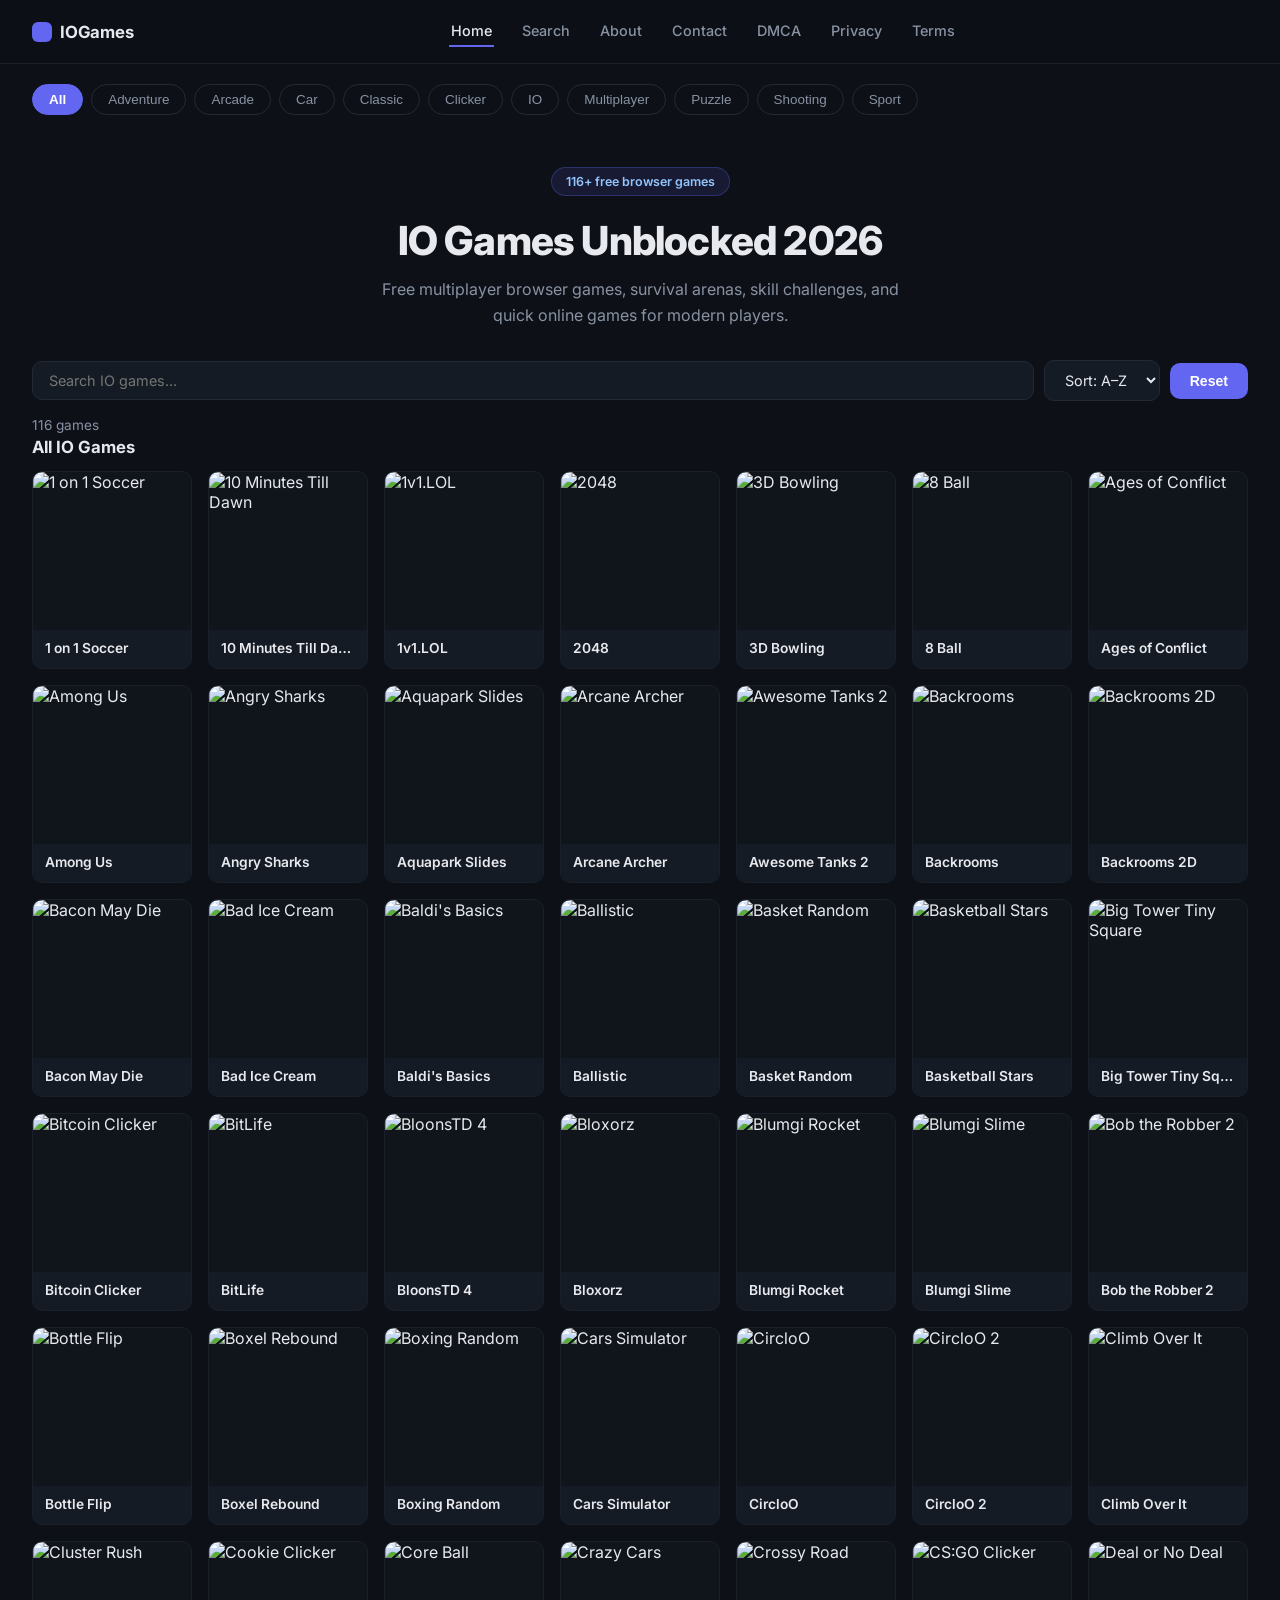
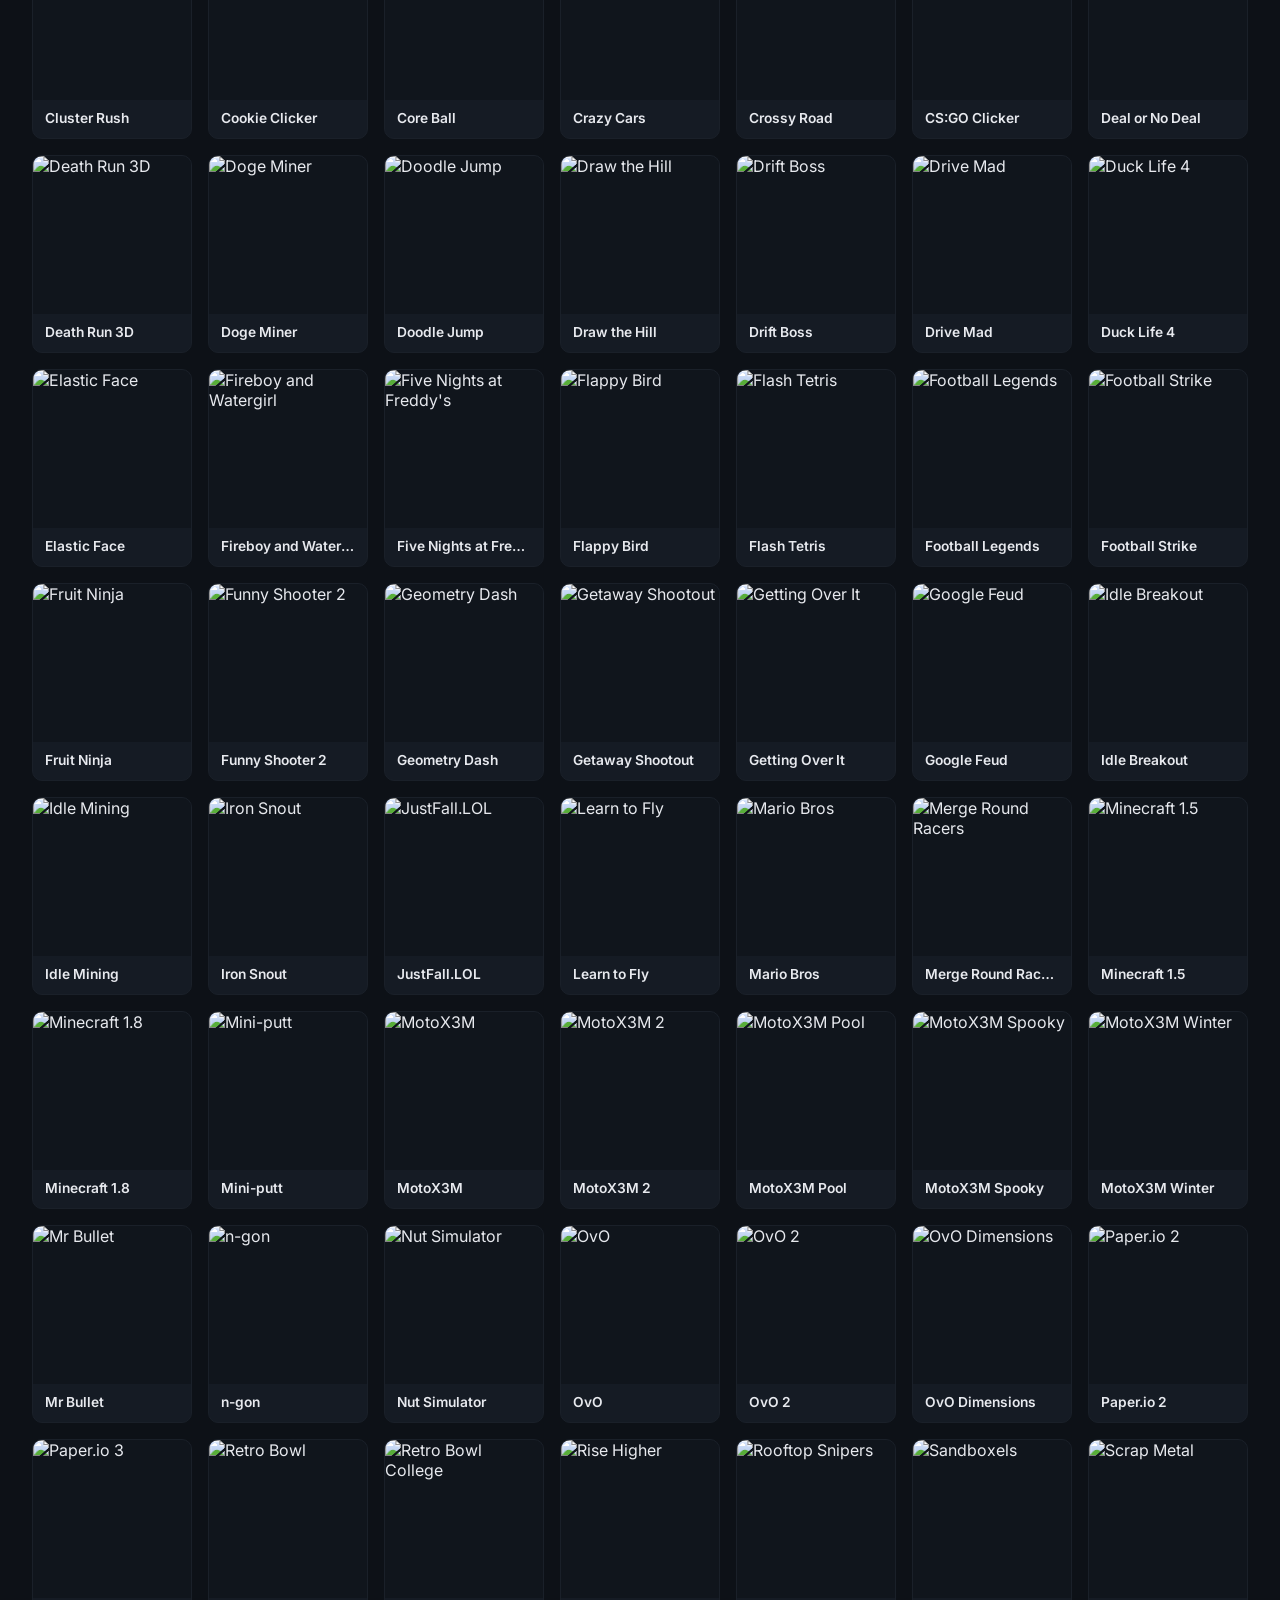
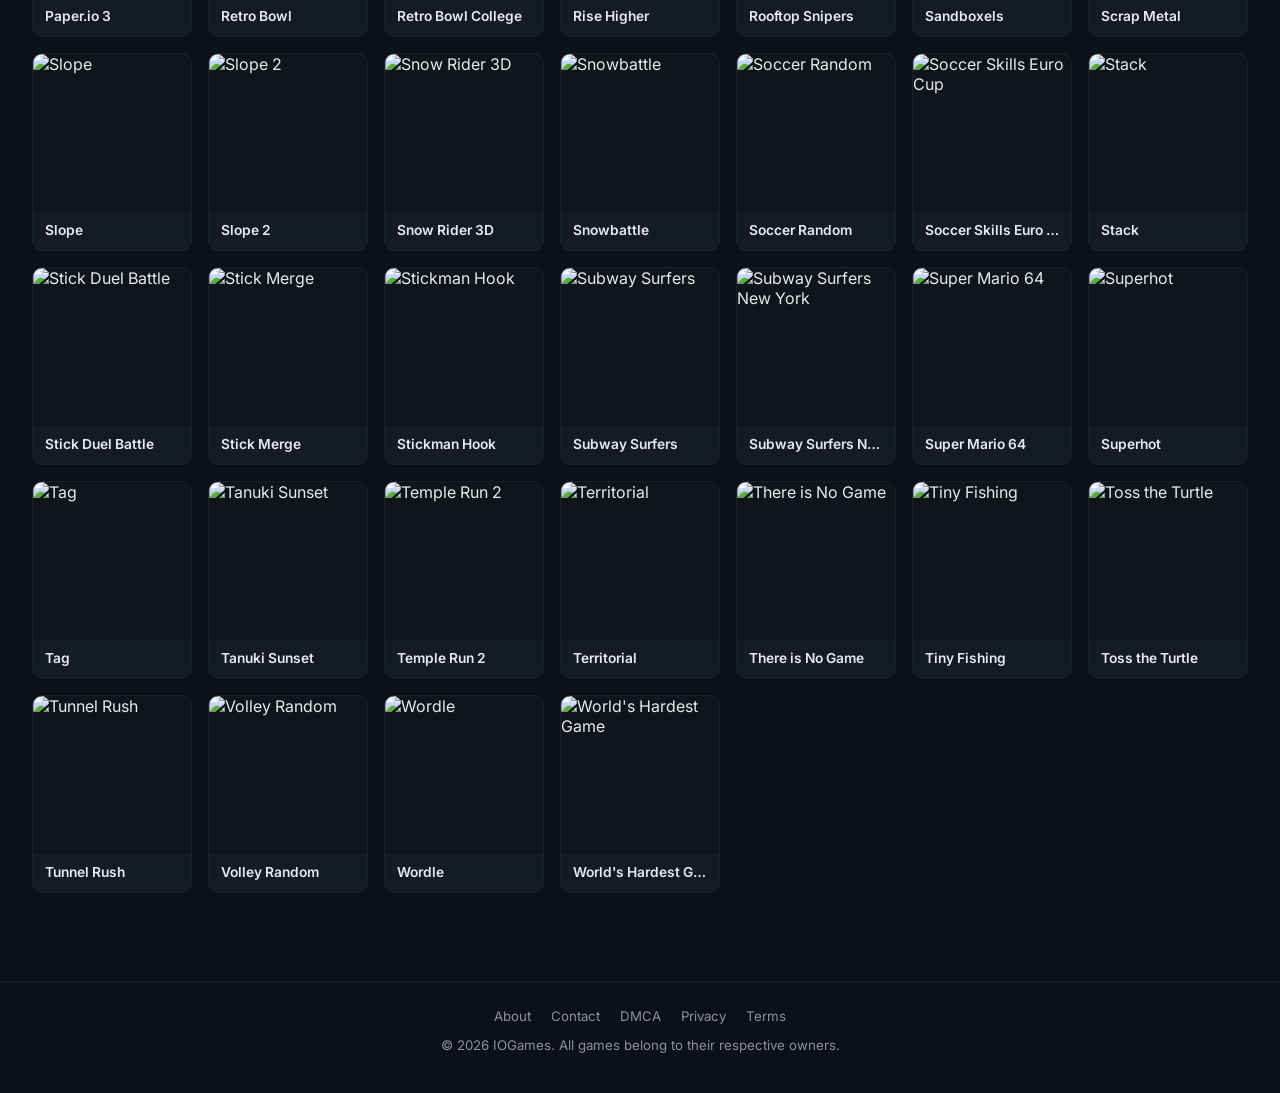
==== index.html @ d46973ff "Initial site: IO Games Unblocked 2026 with 116 games Co-Authored-By: Claude Sonnet 5 <noreply@anthro" ====
<!DOCTYPE html>
<html lang="tr">
<head>
<meta charset="UTF-8">
<meta name="viewport" content="width=device-width, initial-scale=1.0">
<title>IO Games Unblocked 2026</title>
<meta name="description" content="Free multiplayer browser games, survival arenas, skill challenges, and quick online games for modern players.">
<link rel="stylesheet" href="assets/style.css">
</head>
<body>

<header class="site-header">
  <div class="nav-inner">
    <a class="logo" href="index.html">IOGames</a>
    <button class="nav-toggle" aria-label="Menu">&#9776;</button>
    <nav class="main-nav">
      <a href="index.html" class="active">Home</a>
      <a href="search.html">Search</a>
      <a href="about.html">About</a>
      <a href="contact.html">Contact</a>
      <a href="dmca.html">DMCA</a>
      <a href="privacy.html">Privacy</a>
      <a href="terms.html">Terms</a>
    </nav>
  </div>
</header>

<div class="categories" id="categories"></div>

<section class="hero">
  <span class="hero-eyebrow">116+ free browser games</span>
  <h1>IO Games Unblocked 2026</h1>
  <p>Free multiplayer browser games, survival arenas, skill challenges, and quick online games for modern players.</p>
</section>

<div class="controls">
  <input type="text" id="search" placeholder="Search IO games...">
  <select id="sort">
    <option value="az">Sort: A&ndash;Z</option>
    <option value="za">Sort: Z&ndash;A</option>
  </select>
  <button class="btn-reset" id="reset-btn">Reset</button>
</div>

<div class="meta-row" id="game-count">0 games</div>
<h2 class="section-title">All IO Games</h2>

<div class="game-grid" id="game-grid"></div>

<footer class="site-footer">
  <div>
    <a href="about.html">About</a>
    <a href="contact.html">Contact</a>
    <a href="dmca.html">DMCA</a>
    <a href="privacy.html">Privacy</a>
    <a href="terms.html">Terms</a>
  </div>
  <p>&copy; 2026 IOGames. All games belong to their respective owners.</p>
</footer>

<script src="assets/games.js"></script>
<script src="assets/common.js"></script>
<script src="assets/app.js"></script>
</body>
</html>
---- assets/style.css ----
@import url('https://fonts.googleapis.com/css2?family=Inter:wght@400;500;600;700;800&display=swap');

:root {
  --bg: #0d1117;
  --bg-soft: #10151c;
  --card: #151b24;
  --card-hover: #1a212c;
  --border: #232a36;
  --border-soft: #1a2029;
  --text: #e7e9ee;
  --text-dim: #8992a3;
  --accent: #6366f1;
  --accent-soft: rgba(99, 102, 241, 0.12);
  --accent-2: #93c5fd;
  --radius-lg: 16px;
  --radius-md: 10px;
  --radius-sm: 8px;
  --max-width: 1400px;
}

* { box-sizing: border-box; }

html, body {
  margin: 0;
  padding: 0;
  background: var(--bg);
  color: var(--text);
  font-family: "Inter", "Segoe UI", Roboto, -apple-system, BlinkMacSystemFont, sans-serif;
  -webkit-font-smoothing: antialiased;
}

a { color: inherit; text-decoration: none; }

img { max-width: 100%; display: block; }

.wrap {
  max-width: var(--max-width);
  margin: 0 auto;
  padding: 0 32px;
}

/* Header / Nav */
header.site-header {
  position: sticky;
  top: 0;
  z-index: 20;
  background: rgba(13, 17, 23, 0.9);
  backdrop-filter: blur(6px);
  border-bottom: 1px solid var(--border-soft);
}

.nav-inner {
  display: flex;
  align-items: center;
  justify-content: space-between;
  gap: 24px;
  padding: 16px 32px;
  max-width: var(--max-width);
  margin: 0 auto;
}

.logo {
  display: flex;
  align-items: center;
  gap: 8px;
  font-weight: 700;
  font-size: 1.05rem;
  letter-spacing: -0.01em;
  color: var(--text);
  white-space: nowrap;
}

.logo::before {
  content: "";
  width: 20px;
  height: 20px;
  border-radius: 6px;
  background: var(--accent);
}

nav.main-nav {
  display: flex;
  flex-wrap: wrap;
  gap: 26px;
  justify-content: center;
  flex: 1;
}

nav.main-nav a {
  font-weight: 500;
  font-size: 0.9rem;
  color: var(--text-dim);
  padding: 6px 2px;
  border-bottom: 2px solid transparent;
  transition: color .15s ease, border-color .15s ease;
}

nav.main-nav a:hover,
nav.main-nav a.active {
  color: var(--text);
  border-color: var(--accent);
}

.nav-toggle {
  display: none;
  background: none;
  border: 1px solid var(--border);
  color: var(--text);
  border-radius: var(--radius-sm);
  padding: 8px 10px;
  font-size: 1.1rem;
  cursor: pointer;
}

/* Category pills */
.categories {
  display: flex;
  flex-wrap: wrap;
  gap: 8px;
  padding: 20px 32px 0;
  max-width: var(--max-width);
  margin: 0 auto;
}

.pill {
  background: transparent;
  border: 1px solid var(--border);
  color: var(--text-dim);
  padding: 7px 16px;
  border-radius: 999px;
  font-size: 0.84rem;
  font-weight: 500;
  cursor: pointer;
  transition: background .15s ease, color .15s ease, border-color .15s ease;
}

.pill:hover { color: var(--text); border-color: var(--text-dim); }

.pill.active {
  background: var(--accent);
  border-color: var(--accent);
  color: #fff;
  font-weight: 600;
}

/* Hero */
.hero {
  max-width: 640px;
  margin: 52px auto 0;
  padding: 0 24px;
  text-align: center;
}

.hero-eyebrow {
  display: inline-flex;
  align-items: center;
  gap: 6px;
  background: var(--accent-soft);
  color: var(--accent-2);
  border: 1px solid rgba(99, 102, 241, 0.3);
  padding: 6px 14px;
  border-radius: 999px;
  font-size: 0.78rem;
  font-weight: 600;
  margin-bottom: 20px;
}

.hero h1 {
  font-size: clamp(1.7rem, 3.6vw, 2.5rem);
  margin: 0 0 12px;
  font-weight: 800;
  letter-spacing: -0.02em;
}

.hero p {
  color: var(--text-dim);
  max-width: 520px;
  margin: 0 auto;
  font-size: 1rem;
  line-height: 1.6;
}

/* Controls */
.controls {
  display: flex;
  flex-wrap: wrap;
  gap: 10px;
  align-items: center;
  padding: 32px 32px 0;
  max-width: var(--max-width);
  margin: 0 auto;
}

.controls input[type="text"],
.controls select {
  background: var(--card);
  border: 1px solid var(--border);
  color: var(--text);
  padding: 10px 16px;
  border-radius: var(--radius-md);
  font-size: 0.9rem;
  font-family: inherit;
}

.controls input[type="text"] {
  flex: 1;
  min-width: 220px;
}

.controls input[type="text"]:focus,
.controls select:focus {
  outline: none;
  border-color: var(--accent);
}

.btn-reset {
  background: var(--accent);
  border: none;
  color: #fff;
  padding: 10px 20px;
  border-radius: var(--radius-md);
  font-weight: 600;
  font-size: 0.88rem;
  cursor: pointer;
  transition: background .15s ease;
}

.btn-reset:hover { background: #5457e5; }

.meta-row {
  padding: 16px 32px 4px;
  max-width: var(--max-width);
  margin: 0 auto;
  color: var(--text-dim);
  font-size: 0.85rem;
}

.section-title {
  padding: 0 32px;
  max-width: var(--max-width);
  margin: 0 auto;
  font-size: 1.05rem;
  font-weight: 700;
  margin-bottom: 14px;
}

/* Game grid */
.game-grid {
  display: grid;
  grid-template-columns: repeat(auto-fill, minmax(150px, 1fr));
  gap: 16px;
  padding: 0 32px 48px;
  max-width: var(--max-width);
  margin: 0 auto;
}

.game-card {
  background: var(--card);
  border: 1px solid var(--border-soft);
  border-radius: var(--radius-md);
  overflow: hidden;
  cursor: pointer;
  transition: transform .15s ease, box-shadow .15s ease, border-color .15s ease;
}

.game-card:hover {
  transform: translateY(-2px);
  border-color: var(--border);
  box-shadow: 0 10px 24px rgba(0,0,0,0.3);
}

.game-thumb {
  width: 100%;
  aspect-ratio: 1 / 1;
  object-fit: cover;
  background: var(--bg-soft);
}

.game-title {
  padding: 10px 12px 12px;
  font-size: 0.86rem;
  font-weight: 600;
  color: var(--text);
  white-space: nowrap;
  overflow: hidden;
  text-overflow: ellipsis;
}

.empty-state {
  padding: 60px 20px;
  text-align: center;
  color: var(--text-dim);
  grid-column: 1 / -1;
}

/* Footer */
footer.site-footer {
  border-top: 1px solid var(--border-soft);
  margin-top: 40px;
  padding: 26px 32px;
  color: var(--text-dim);
  font-size: 0.83rem;
  text-align: center;
}

footer.site-footer a {
  color: var(--text-dim);
  margin: 0 8px;
}

footer.site-footer a:hover { color: var(--text); }

/* Static content pages */
.page-content {
  max-width: 820px;
  margin: 44px auto;
  padding: 0 32px 60px;
  line-height: 1.7;
  color: var(--text-dim);
}

.page-content h1 {
  color: var(--text);
  font-size: 1.7rem;
  font-weight: 800;
  letter-spacing: -0.01em;
  margin-bottom: 16px;
}

.page-content h2 {
  color: var(--text);
  font-size: 1.15rem;
  font-weight: 700;
  margin-top: 32px;
  margin-bottom: 4px;
}

.page-content h3 {
  color: var(--text);
  font-size: 0.98rem;
  font-weight: 700;
  margin-top: 20px;
  margin-bottom: 4px;
}

.page-updated {
  display: inline-block;
  color: var(--text-dim);
  font-size: 0.78rem;
  background: var(--card);
  border: 1px solid var(--border);
  padding: 5px 14px;
  border-radius: 999px;
  margin-bottom: 22px;
}

.page-content ul,
.page-content ol {
  margin: 10px 0 18px;
  padding-left: 22px;
}

.page-content li {
  margin-bottom: 8px;
}

.page-content strong {
  color: var(--text);
  font-weight: 600;
}

.page-content a {
  color: var(--accent-2);
}

.page-content a:hover {
  text-decoration: underline;
}

.callout {
  background: var(--card);
  border: 1px solid var(--border);
  border-left: 3px solid var(--accent);
  border-radius: var(--radius-sm);
  padding: 16px 18px;
  margin: 18px 0;
}

.callout p { margin: 0; }
.callout p + p { margin-top: 8px; }

.contact-grid {
  display: grid;
  grid-template-columns: repeat(auto-fit, minmax(220px, 1fr));
  gap: 12px;
  margin: 18px 0 26px;
}

.contact-card {
  background: var(--card);
  border: 1px solid var(--border);
  border-radius: var(--radius-md);
  padding: 18px 20px;
}

.contact-card h3 {
  margin: 0 0 6px;
  font-size: 0.92rem;
  font-weight: 700;
  color: var(--text);
}

.contact-card p {
  margin: 0;
  font-size: 0.86rem;
}

.contact-card .email {
  display: inline-block;
  margin-top: 8px;
  color: var(--accent-2);
  font-weight: 600;
  font-size: 0.86rem;
}

/* Play page */
.player-wrap {
  max-width: var(--max-width);
  margin: 24px auto;
  padding: 0 32px 48px;
}

.player-header {
  display: flex;
  align-items: center;
  justify-content: space-between;
  gap: 16px;
  margin-bottom: 16px;
  flex-wrap: wrap;
}

.player-header h1 {
  font-size: 1.25rem;
  font-weight: 700;
  margin: 0;
}

.back-link {
  color: var(--accent-2);
  font-weight: 600;
  font-size: 0.88rem;
}

.player-frame-box {
  width: 100%;
  aspect-ratio: 16 / 9;
  background: #000;
  border-radius: var(--radius-lg);
  overflow: hidden;
  border: 1px solid var(--border);
}

.player-frame-box iframe {
  width: 100%;
  height: 100%;
  border: 0;
}

.player-missing {
  display: flex;
  align-items: center;
  justify-content: center;
  height: 100%;
  color: var(--text-dim);
  text-align: center;
  padding: 20px;
}

@media (max-width: 720px) {
  .nav-inner { padding: 14px 18px; }
  nav.main-nav {
    display: none;
    width: 100%;
    order: 3;
    flex-direction: column;
    gap: 4px;
  }
  nav.main-nav.open { display: flex; }
  .nav-toggle { display: inline-flex; }
  .categories, .controls, .meta-row, .section-title, .game-grid, .hero, .page-content, .player-wrap {
    padding-left: 18px;
    padding-right: 18px;
  }
}
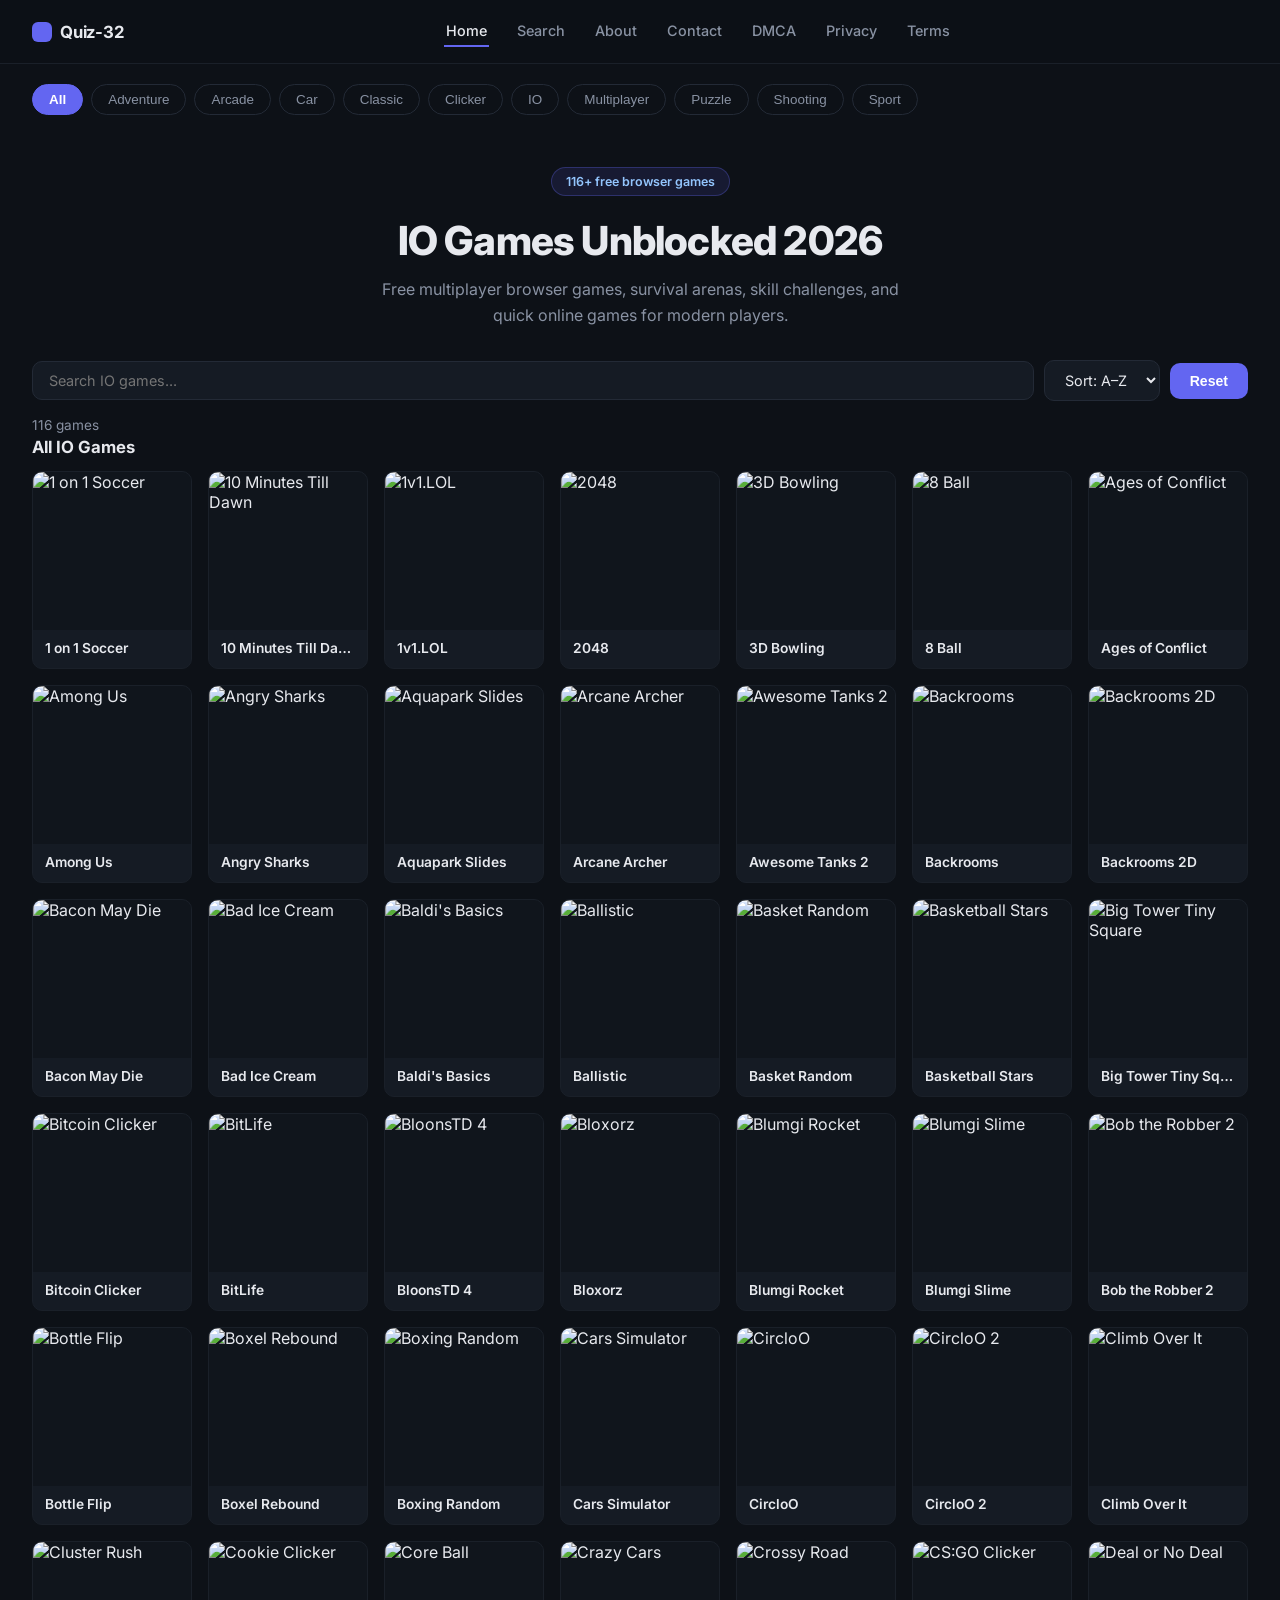
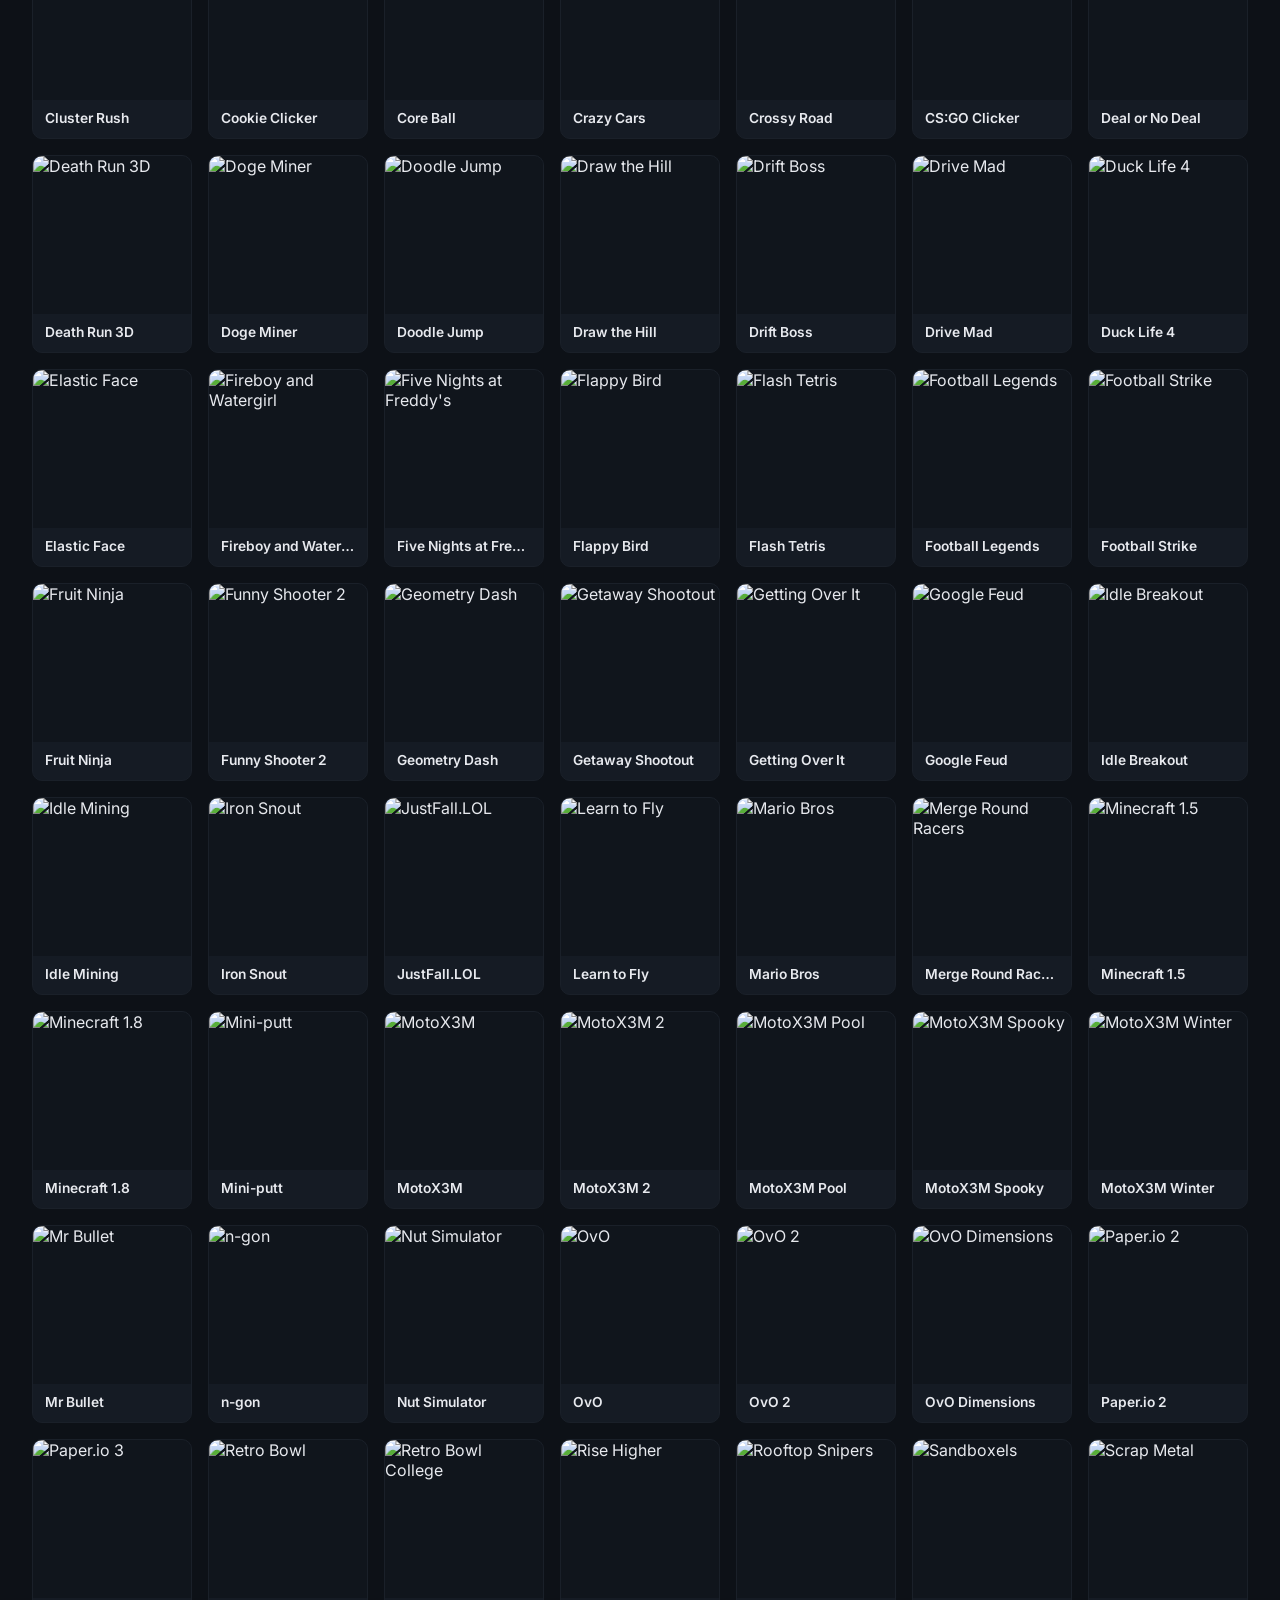
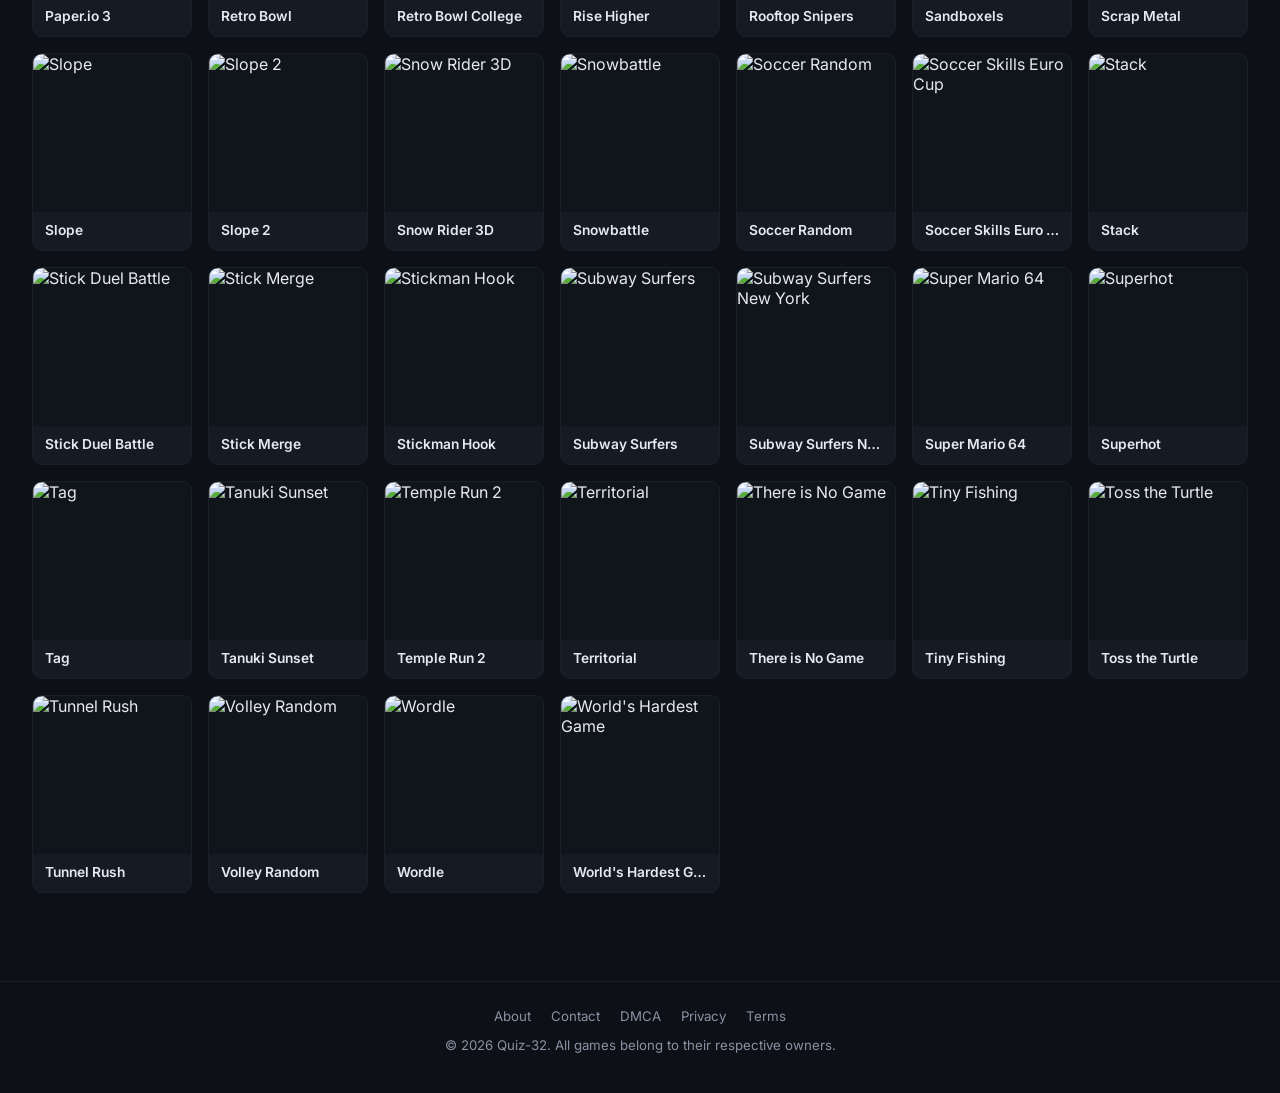
==== commit 85231bc1: "Rebrand site name from IOGames to Quiz-32 Co-Authored-By: Claude Sonnet 5 <noreply@anthropic.com>" ====
--- a/index.html
+++ b/index.html
@@ -3,15 +3,19 @@
 <head>
 <meta charset="UTF-8">
 <meta name="viewport" content="width=device-width, initial-scale=1.0">
-<title>IO Games Unblocked 2026</title>
+<title>Quiz-32 - IO Games Unblocked 2026</title>
 <meta name="description" content="Free multiplayer browser games, survival arenas, skill challenges, and quick online games for modern players.">
+<link rel="icon" href="assets/img/favicon.svg" type="image/svg+xml">
+<link rel="icon" href="assets/img/favicon-32.png" sizes="32x32" type="image/png">
+<link rel="shortcut icon" href="favicon.ico">
+<link rel="apple-touch-icon" href="assets/img/apple-touch-icon.png">
 <link rel="stylesheet" href="assets/style.css">
 </head>
 <body>
 
 <header class="site-header">
   <div class="nav-inner">
-    <a class="logo" href="index.html">IOGames</a>
+    <a class="logo" href="index.html">Quiz-32</a>
     <button class="nav-toggle" aria-label="Menu">&#9776;</button>
     <nav class="main-nav">
       <a href="index.html" class="active">Home</a>
@@ -55,7 +59,7 @@
     <a href="privacy.html">Privacy</a>
     <a href="terms.html">Terms</a>
   </div>
-  <p>&copy; 2026 IOGames. All games belong to their respective owners.</p>
+  <p>&copy; 2026 Quiz-32. All games belong to their respective owners.</p>
 </footer>
 
 <script src="assets/games.js"></script>
